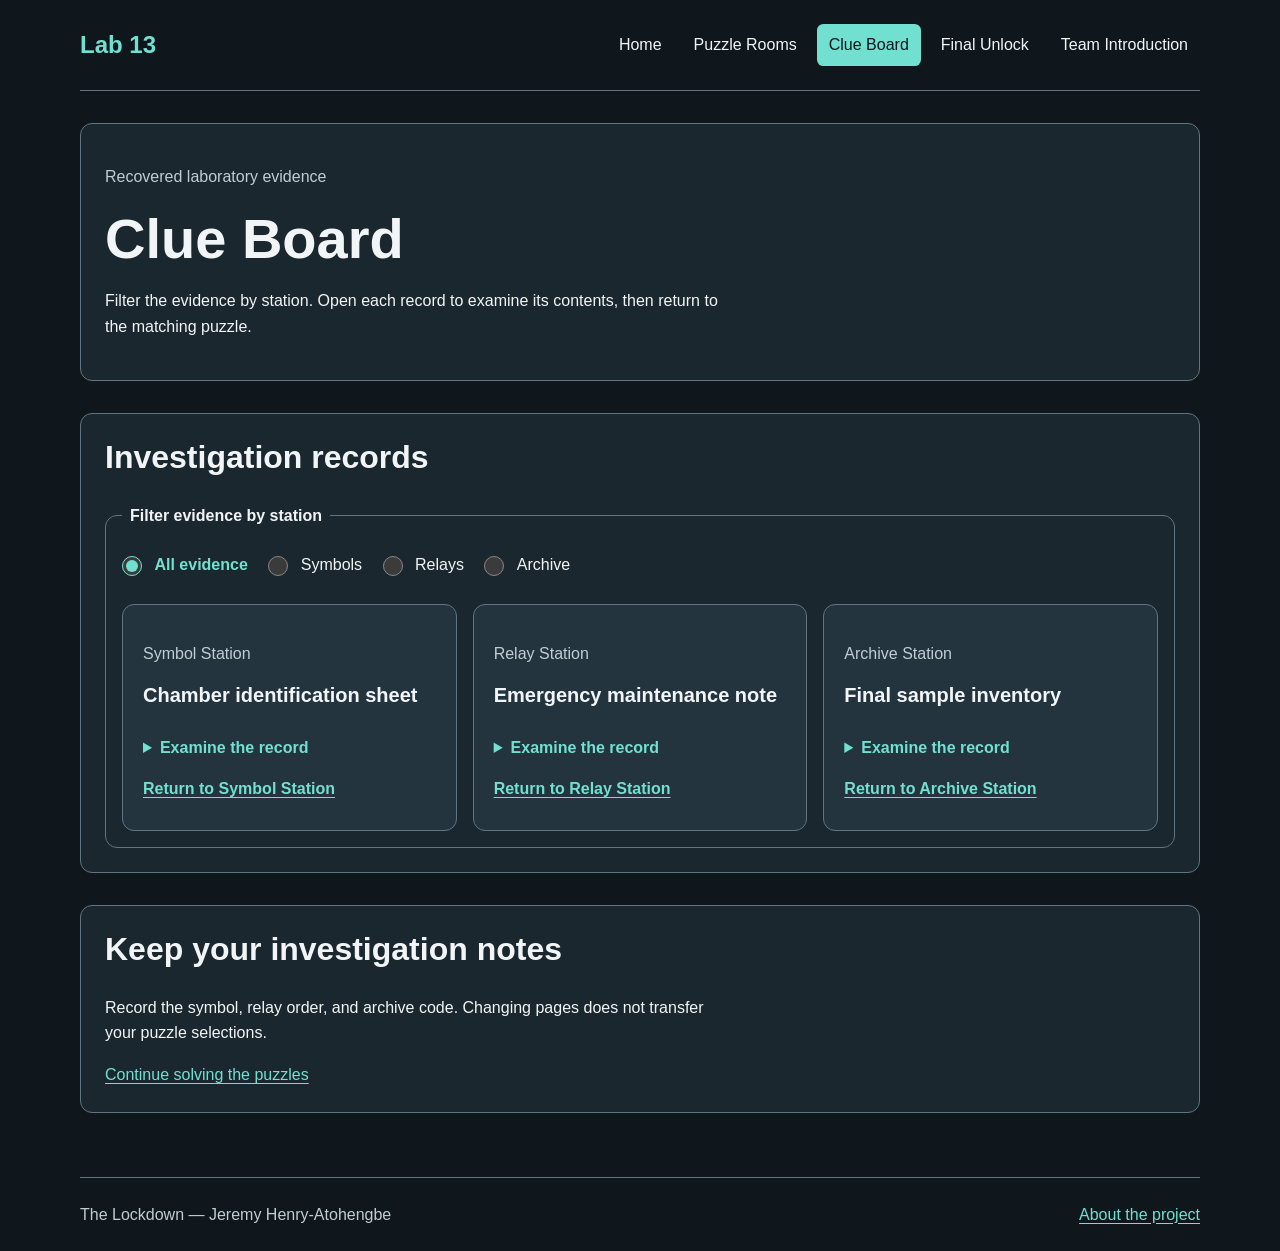
==== clues.html @ 199bae48 "Add filterable clue board with expandable evidence records" ====
<!DOCTYPE html>
<html lang="en">
<head>
    <meta charset="UTF-8">
    <meta name="viewport" content="width=device-width, initial-scale=1.0">
    <meta name="description"
        content="Examine the recovered evidence for Lab 13's three puzzle stations.">
    <title>Clue Board | Lab 13</title>
    <link rel="stylesheet" href="styles.css">
</head>
<body>
    <a href="#main-content">Skip to main content</a>

    <header>
        <a href="index.html">Lab 13</a>
        <nav aria-label="Main navigation">
            <ul>
                <li><a href="index.html">Home</a></li>
                <li><a href="rooms.html">Puzzle Rooms</a></li>
                <li><a href="clues.html" aria-current="page">Clue Board</a></li>
                <li><a href="unlock.html">Final Unlock</a></li>
                <li><a href="team.html">Team Introduction</a></li>
            </ul>
        </nav>
    </header>

    <main id="main-content">
        <section aria-labelledby="clues-heading">
            <p>Recovered laboratory evidence</p>
            <h1 id="clues-heading">Clue Board</h1>
            <p>
                Filter the evidence by station. Open each record to examine
                its contents, then return to the matching puzzle.
            </p>
        </section>

        <section aria-labelledby="evidence-heading">
            <h2 id="evidence-heading">Investigation records</h2>

            <fieldset class="clue-board">
                <legend>Filter evidence by station</legend>

                <input type="radio" id="filter-all"
                    name="clue-filter" value="all" checked>
                <label for="filter-all">All evidence</label>

                <input type="radio" id="filter-symbol"
                    name="clue-filter" value="symbol">
                <label for="filter-symbol">Symbols</label>

                <input type="radio" id="filter-relay"
                    name="clue-filter" value="relay">
                <label for="filter-relay">Relays</label>

                <input type="radio" id="filter-archive"
                    name="clue-filter" value="archive">
                <label for="filter-archive">Archive</label>

                <div class="evidence-grid">
                    <article class="evidence-card evidence-symbol">
                        <p>Symbol Station</p>
                        <h3>Chamber identification sheet</h3>
                        <details>
                            <summary>Examine the record</summary>
                            <ul>
                                <li>Circle: observation chamber</li>
                                <li>Triangle: isolation chamber</li>
                                <li>Square: storage chamber</li>
                            </ul>
                            <p>
                                The containment console requests the
                                isolation chamber symbol.
                            </p>
                        </details>
                        <a href="rooms.html#symbol-station">
                            Return to Symbol Station
                        </a>
                    </article>

                    <article class="evidence-card evidence-relay">
                        <p>Relay Station</p>
                        <h3>Emergency maintenance note</h3>
                        <details>
                            <summary>Examine the record</summary>
                            <ul>
                                <li>Cooling must start before power.</li>
                                <li>Security must start after power.</li>
                            </ul>
                            <p>
                                Both conditions must hold when the
                                emergency relays are activated.
                            </p>
                        </details>
                        <a href="rooms.html#relay-station">
                            Return to Relay Station
                        </a>
                    </article>

                    <article class="evidence-card evidence-archive">
                        <p>Archive Station</p>
                        <h3>Final sample inventory</h3>
                        <details>
                            <summary>Examine the record</summary>
                            <ul>
                                <li>Observation chamber: 4 samples</li>
                                <li>Isolation chamber: 2 samples</li>
                                <li>Storage chamber: 7 samples</li>
                            </ul>
                            <p>
                                The terminal requests the counts in this
                                order: isolation, storage, observation.
                            </p>
                        </details>
                        <a href="rooms.html#archive-station">
                            Return to Archive Station
                        </a>
                    </article>
                </div>
            </fieldset>
        </section>

        <section aria-labelledby="notes-heading">
            <h2 id="notes-heading">Keep your investigation notes</h2>
            <p>
                Record the symbol, relay order, and archive code.
                Changing pages does not transfer your puzzle selections.
            </p>
            <a href="rooms.html">Continue solving the puzzles</a>
        </section>
    </main>

    <footer>
        <p>The Lockdown — Jeremy Henry-Atohengbe</p>
        <a href="team.html">About the project</a>
    </footer>
</body>
</html>
---- styles.css ----
:root {
    color-scheme: dark;
    --background: #10171c;
    --surface: #1b272f;
    --surface-raised: #24343e;
    --text: #f1f5f7;
    --muted: #c0cdd4;
    --accent: #72e0d1;
    --warning: #ffd180;
    --border: #617580;
    --radius: 0.75rem;
}

*,
*::before,
*::after {
    box-sizing: border-box;
}

body {
    margin: 0;
    background: var(--background);
    color: var(--text);
    font-family: Arial, Helvetica, sans-serif;
    font-size: 1rem;
    line-height: 1.6;
}

a {
    color: var(--accent);
    text-underline-offset: 0.2em;
}

a:hover {
    text-decoration-thickness: 0.15em;
}

a:focus-visible,
button:focus-visible,
input:focus-visible,
summary:focus-visible {
    outline: 3px solid var(--warning);
    outline-offset: 4px;
}

body > a:first-child {
    position: absolute;
    top: 0.75rem;
    left: 0.75rem;
    z-index: 10;
    padding: 0.75rem 1rem;
    border-radius: var(--radius);
    background: var(--warning);
    color: var(--background);
    transform: translateY(-200%);
}

body > a:first-child:focus {
    transform: translateY(0);
}

header,
main,
footer {
    width: min(100% - 2rem, 70rem);
    margin-inline: auto;
}

header {
    display: flex;
    flex-wrap: wrap;
    align-items: center;
    justify-content: space-between;
    gap: 1rem;
    padding-block: 1.5rem;
    border-bottom: 1px solid var(--border);
}

header > a {
    font-size: 1.5rem;
    font-weight: bold;
    text-decoration: none;
}

nav ul {
    display: flex;
    flex-wrap: wrap;
    gap: 0.5rem;
    margin: 0;
    padding: 0;
    list-style: none;
}

nav a {
    display: inline-block;
    padding: 0.5rem 0.75rem;
    border-radius: 0.4rem;
    color: var(--text);
    text-decoration: none;
    transition: background-color 180ms ease, color 180ms ease;
}

nav a:hover,
nav a[aria-current="page"] {
    background: var(--accent);
    color: var(--background);
}

main {
    padding-block: 2rem;
}

section {
    margin-bottom: 2rem;
    padding: 1.5rem;
    border: 1px solid var(--border);
    border-radius: var(--radius);
    background: var(--surface);
    scroll-margin-top: 1rem;
}

h1,
h2,
h3 {
    line-height: 1.2;
    overflow-wrap: anywhere;
}

h1 {
    margin-block: 0.5rem 1rem;
    font-size: clamp(2rem, 5vw, 3.5rem);
}

h2 {
    margin-top: 0;
    font-size: clamp(1.5rem, 3vw, 2rem);
}

h3 {
    margin-top: 0;
    font-size: 1.25rem;
}

p {
    max-width: 70ch;
}

section > p:first-child {
    color: var(--muted);
}

section[aria-labelledby="intro-heading"] {
    padding-block: 3rem;
    background: linear-gradient(
        135deg,
        var(--surface),
        var(--surface-raised)
    );
}

section[aria-labelledby="intro-heading"] > a {
    display: inline-block;
    margin: 0.5rem 0.5rem 0 0;
    padding: 0.75rem 1rem;
    border: 2px solid var(--accent);
    border-radius: 0.4rem;
    font-weight: bold;
    text-decoration: none;
    transition: background-color 180ms ease,
        color 180ms ease,
        transform 180ms ease;
}

section[aria-labelledby="intro-heading"] > a:first-of-type {
    background: var(--accent);
    color: var(--background);
}

section[aria-labelledby="intro-heading"] > a:hover {
    background: var(--warning);
    border-color: var(--warning);
    color: var(--background);
    transform: translateY(-2px);
}

ol {
    padding-left: 1.5rem;
}

li + li {
    margin-top: 0.5rem;
}

nav li + li {
    margin-top: 0;
}

section[aria-labelledby="stations-heading"] {
    display: grid;
    grid-template-columns: repeat(3, minmax(0, 1fr));
    gap: 1rem;
}

section[aria-labelledby="stations-heading"] > h2 {
    grid-column: 1 / -1;
    margin-bottom: 0.5rem;
}

article {
    min-width: 0;
    padding: 1.25rem;
    border: 1px solid var(--border);
    border-radius: var(--radius);
    background: var(--surface-raised);
}

article a {
    display: inline-block;
    padding-block: 0.5rem;
    font-weight: bold;
}

footer {
    display: flex;
    flex-wrap: wrap;
    align-items: center;
    justify-content: space-between;
    gap: 1rem;
    padding-block: 1.5rem;
    border-top: 1px solid var(--border);
    color: var(--muted);
}

footer p {
    margin: 0;
}

.puzzle {
    min-width: 0;
    margin: 1.5rem 0;
    padding: 1rem;
    border: 1px solid var(--border);
    border-radius: var(--radius);
}

.puzzle legend {
    padding-inline: 0.5rem;
    font-weight: bold;
}

.puzzle input[type="radio"] {
    width: 1.25rem;
    height: 1.25rem;
    margin: 0.75rem 0.5rem 0.75rem 0;
    accent-color: var(--accent);
    vertical-align: middle;
}

.puzzle label {
    cursor: pointer;
    overflow-wrap: anywhere;
}

.puzzle label::after {
    content: "";
    display: block;
}

.puzzle input:checked + label {
    color: var(--accent);
    font-weight: bold;
}

.feedback {
    display: none;
    margin-bottom: 0;
    padding: 1rem;
    border: 2px solid currentColor;
    border-radius: var(--radius);
}

.feedback-wrong {
    color: var(--warning);
}

.feedback-correct {
    color: var(--accent);
}

.answer-wrong:checked ~ .feedback-wrong,
.answer-correct:checked ~ .feedback-correct {
    display: block;
}

.assistant {
    padding: 1.25rem;
    border-left: 4px solid var(--accent);
    border-radius: var(--radius);
    background: var(--surface-raised);
}

.assistant > p {
    color: var(--muted);
}

.assistant details + details {
    margin-top: 0.75rem;
}

.assistant summary {
    padding-block: 0.5rem;
    color: var(--accent);
    cursor: pointer;
    font-weight: bold;
}

.assistant details[open] summary {
    color: var(--warning);
}

.clue-board {
    min-width: 0;
    margin: 0;
    padding: 1rem;
    border: 1px solid var(--border);
    border-radius: var(--radius);
}

.clue-board legend {
    padding-inline: 0.5rem;
    font-weight: bold;
}

.clue-board > input {
    width: 1.25rem;
    height: 1.25rem;
    margin: 0.75rem 0.5rem 0.75rem 0;
    accent-color: var(--accent);
    vertical-align: middle;
}

.clue-board > label {
    display: inline-block;
    margin-right: 1rem;
    padding-block: 0.5rem;
    cursor: pointer;
}

.clue-board > input:checked + label {
    color: var(--accent);
    font-weight: bold;
}

.evidence-grid {
    display: grid;
    grid-template-columns: repeat(auto-fit, minmax(min(100%, 16rem), 1fr));
    gap: 1rem;
    margin-top: 1rem;
}

.evidence-card > p:first-child {
    color: var(--muted);
}

.evidence-card summary {
    padding-block: 0.5rem;
    color: var(--accent);
    cursor: pointer;
    font-weight: bold;
}

.evidence-card details[open] summary {
    color: var(--warning);
}

#filter-symbol:checked ~ .evidence-grid .evidence-card,
#filter-relay:checked ~ .evidence-grid .evidence-card,
#filter-archive:checked ~ .evidence-grid .evidence-card {
    display: none;
}

#filter-symbol:checked ~ .evidence-grid .evidence-symbol,
#filter-relay:checked ~ .evidence-grid .evidence-relay,
#filter-archive:checked ~ .evidence-grid .evidence-archive {
    display: block;
}

@media (max-width: 768px) {
    header {
        align-items: flex-start;
        flex-direction: column;
    }

    section[aria-labelledby="stations-heading"] {
        grid-template-columns: 1fr;
    }
}

@media (max-width: 480px) {
    header,
    main,
    footer {
        width: calc(100% - 1.5rem);
    }

    section,
    article {
        padding: 1rem;
    }

    section[aria-labelledby="intro-heading"] {
        padding-block: 2rem;
    }

    section[aria-labelledby="intro-heading"] > a {
        display: block;
        margin-right: 0;
        text-align: center;
    }

    nav ul {
        gap: 0.25rem;
    }

    nav a {
        padding: 0.5rem;
    }
}

@media (prefers-reduced-motion: reduce) {
    *,
    *::before,
    *::after {
        animation: none !important;
        transition: none !important;
    }
}
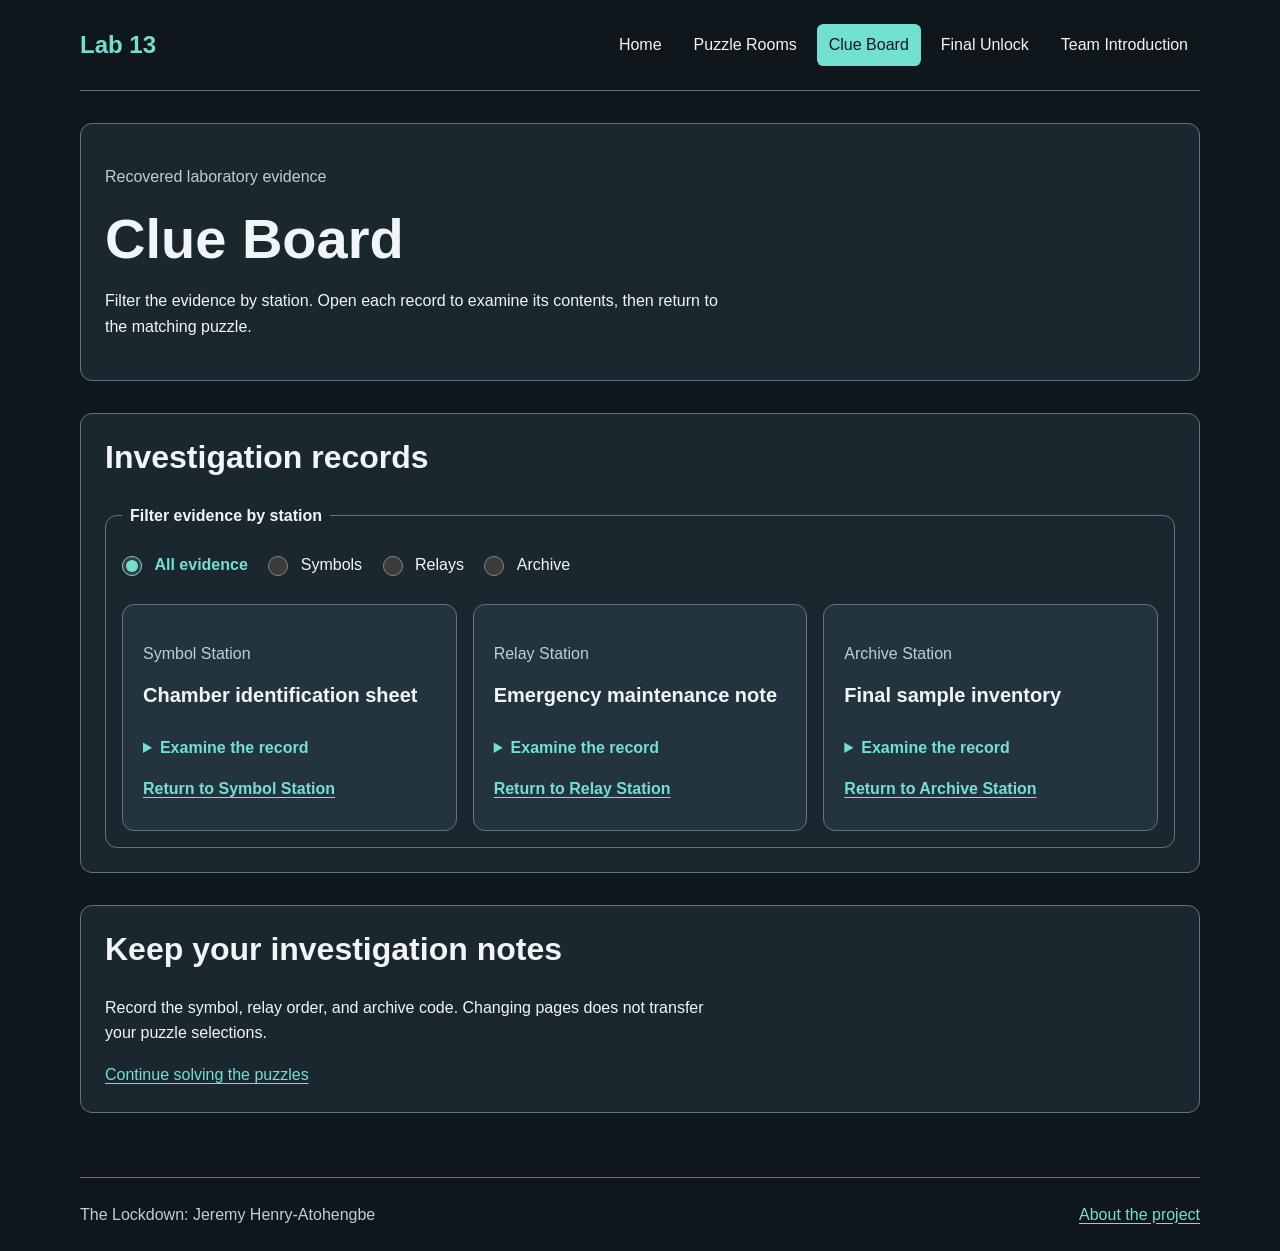
==== commit 4e28c1f7: "Add solo developer introduction and project details" ====
--- a/clues.html
+++ b/clues.html
@@ -130,7 +130,7 @@
     </main>
 
     <footer>
-        <p>The Lockdown — Jeremy Henry-Atohengbe</p>
+        <p>The Lockdown: Jeremy Henry-Atohengbe</p>
         <a href="team.html">About the project</a>
     </footer>
 </body>
--- a/styles.css
+++ b/styles.css
@@ -353,7 +353,10 @@
 
 .evidence-grid {
     display: grid;
-    grid-template-columns: repeat(auto-fit, minmax(min(100%, 16rem), 1fr));
+    grid-template-columns: repeat(
+        auto-fit,
+        minmax(min(100%, 16rem), 1fr)
+    );
     gap: 1rem;
     margin-top: 1rem;
 }
@@ -383,6 +386,182 @@
 #filter-relay:checked ~ .evidence-grid .evidence-relay,
 #filter-archive:checked ~ .evidence-grid .evidence-archive {
     display: block;
+}
+
+.button {
+    display: inline-block;
+    padding: 0.75rem 1rem;
+    border: 2px solid var(--accent);
+    border-radius: 0.4rem;
+    background: var(--accent);
+    color: var(--background);
+    font: inherit;
+    font-weight: bold;
+    cursor: pointer;
+    transition: background-color 180ms ease, border-color 180ms ease;
+}
+
+.button:hover {
+    border-color: var(--warning);
+    background: var(--warning);
+}
+
+.exit-display {
+    margin-block: 1.5rem;
+    padding: 1.25rem;
+    border: 1px solid var(--border);
+    border-radius: var(--radius);
+    background: var(--surface-raised);
+    text-align: center;
+}
+
+.exit-display p {
+    margin-inline: auto;
+}
+
+.exit-doorway {
+    position: relative;
+    width: min(100%, 14rem);
+    height: 17rem;
+    margin-inline: auto;
+    overflow: hidden;
+    border: 4px solid var(--border);
+    border-radius: 0.5rem 0.5rem 0 0;
+    background: var(--accent);
+}
+
+.exit-light {
+    display: block;
+    padding-top: 1rem;
+    color: var(--background);
+    font-size: 1.5rem;
+    font-weight: bold;
+    letter-spacing: 0.2em;
+}
+
+.exit-door {
+    position: absolute;
+    inset: 0;
+    border: 4px solid var(--border);
+    background: linear-gradient(
+        90deg,
+        var(--surface),
+        var(--surface-raised)
+    );
+}
+
+.exit-door::after {
+    content: "";
+    position: absolute;
+    top: 50%;
+    right: 1rem;
+    width: 0.5rem;
+    height: 2.5rem;
+    border-radius: 0.25rem;
+    background: var(--warning);
+}
+
+.exit-locked,
+.exit-error {
+    color: var(--warning);
+}
+
+.exit-error,
+.exit-success {
+    display: none;
+}
+
+.exit-success {
+    color: var(--accent);
+}
+
+.unlock-panel:has([name="exit-symbol"]:checked):has(
+    [name="exit-relay"]:checked
+):has([name="exit-archive"]:checked) .exit-locked {
+    display: none;
+}
+
+.unlock-panel:has([name="exit-symbol"]:checked):has(
+    [name="exit-relay"]:checked
+):has([name="exit-archive"]:checked) .exit-error {
+    display: block;
+}
+
+.unlock-panel:has(#exit-triangle:checked):has(
+    #exit-cooling-first:checked
+):has(#exit-274:checked) .exit-error {
+    display: none;
+}
+
+.unlock-panel:has(#exit-triangle:checked):has(
+    #exit-cooling-first:checked
+):has(#exit-274:checked) .exit-success {
+    display: block;
+}
+
+.unlock-panel:has(#exit-triangle:checked):has(
+    #exit-cooling-first:checked
+):has(#exit-274:checked) .exit-door {
+    transform: translateY(-100%);
+    animation: door-open 1.2s ease-in-out both;
+}
+
+@keyframes door-open {
+    from {
+        transform: translateY(0);
+    }
+
+    to {
+        transform: translateY(-100%);
+    }
+}
+
+.recommendation {
+    margin-top: 1rem;
+    padding: 1.25rem;
+    border: 1px solid var(--warning);
+    border-radius: var(--radius);
+    background: var(--surface-raised);
+}
+
+.recommendation > p {
+    color: var(--muted);
+}
+
+.recommendation a {
+    display: inline-block;
+    padding-block: 0.5rem;
+    font-weight: bold;
+}
+
+.recommendation-retry,
+.recommendation-next {
+    display: none;
+}
+
+section:has(.puzzle input:checked)
+    > .recommendation .recommendation-start {
+    display: none;
+}
+
+section:has(.answer-wrong:checked)
+    > .recommendation .recommendation-retry {
+    display: block;
+}
+
+section:has(.answer-correct:checked)
+    > .recommendation .recommendation-next {
+    display: block;
+}
+
+dt {
+    margin-top: 1rem;
+    color: var(--accent);
+    font-weight: bold;
+}
+
+dd {
+    margin: 0.25rem 0 0;
 }
 
 @media (max-width: 768px) {
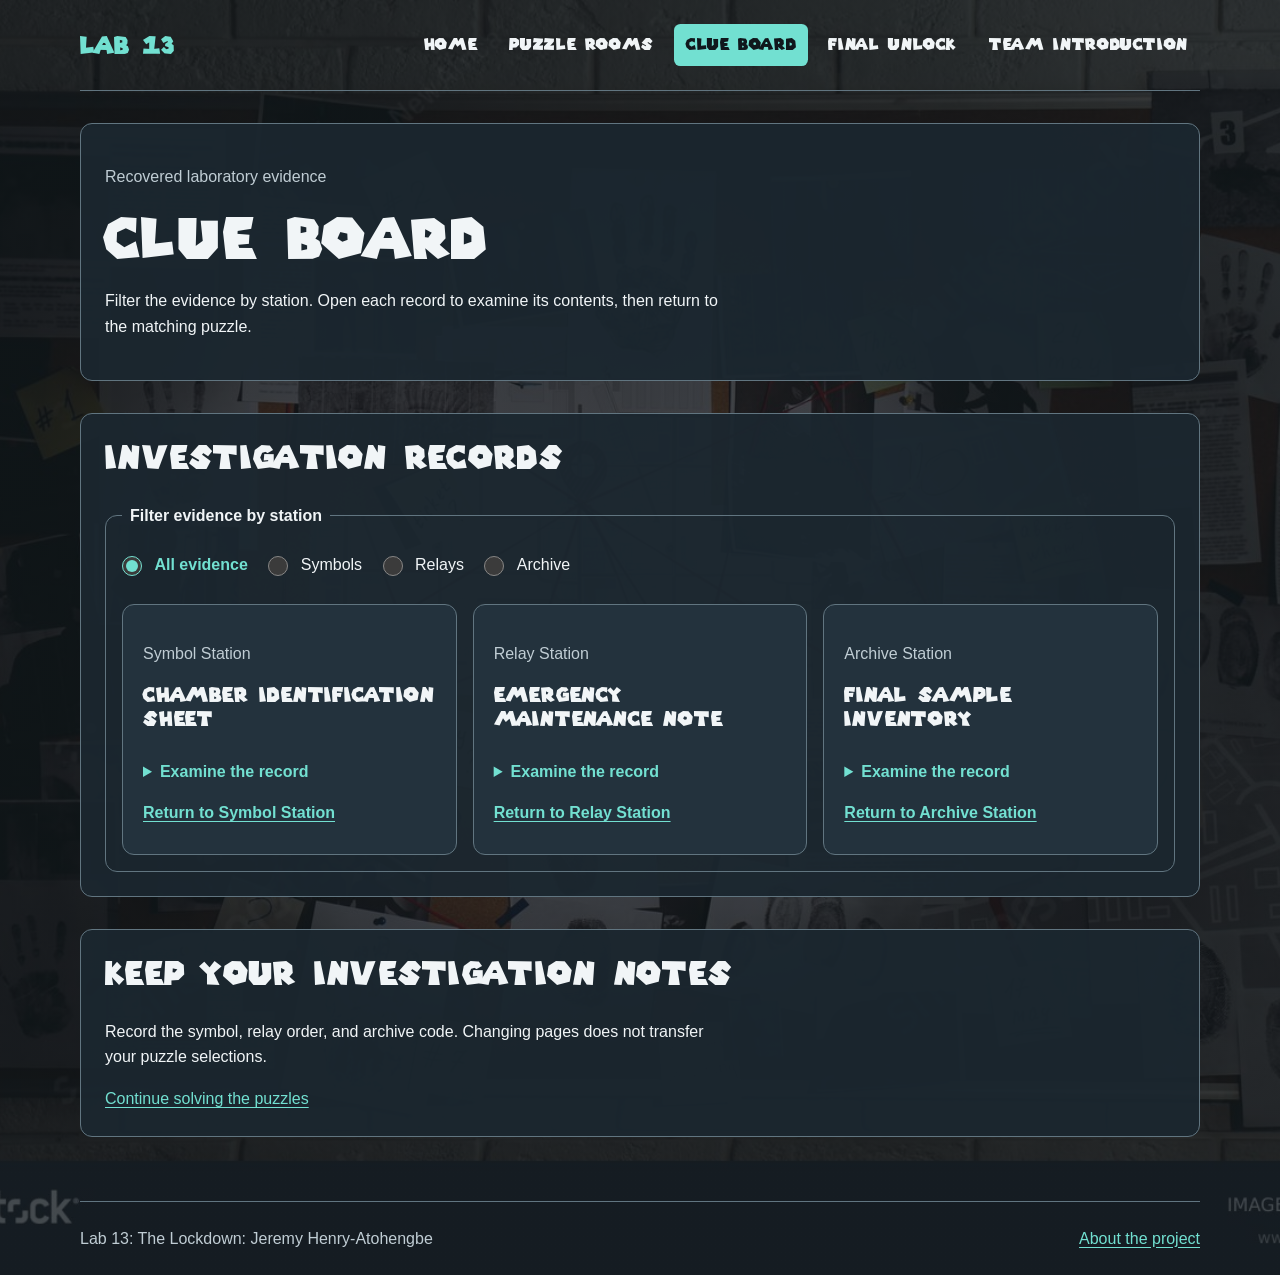
==== commit c49477e6: "Add supplied page backgrounds and Super Mario display font" ====
--- a/clues.html
+++ b/clues.html
@@ -8,7 +8,7 @@
     <title>Clue Board | Lab 13</title>
     <link rel="stylesheet" href="styles.css">
 </head>
-<body>
+<body class="page-clues">
     <a href="#main-content">Skip to main content</a>
 
     <header>
@@ -130,7 +130,7 @@
     </main>
 
     <footer>
-        <p>The Lockdown: Jeremy Henry-Atohengbe</p>
+        <p>Lab 13: The Lockdown: Jeremy Henry-Atohengbe</p>
         <a href="team.html">About the project</a>
     </footer>
 </body>
--- a/styles.css
+++ b/styles.css
@@ -1,8 +1,16 @@
+@font-face {
+    font-family: "Super Mario";
+    src: url("SuperMario256.ttf") format("truetype");
+    font-weight: normal;
+    font-style: normal;
+    font-display: swap;
+}
+
 :root {
     color-scheme: dark;
     --background: #10171c;
-    --surface: #1b272f;
-    --surface-raised: #24343e;
+    --surface: rgb(27 39 47 / 94%);
+    --surface-raised: rgb(36 52 62 / 94%);
     --text: #f1f5f7;
     --muted: #c0cdd4;
     --accent: #72e0d1;
@@ -19,11 +27,40 @@
 
 body {
     margin: 0;
-    background: var(--background);
+    background-color: var(--background);
+    background-image:
+        linear-gradient(
+            rgb(16 23 28 / 78%),
+            rgb(16 23 28 / 78%)
+        ),
+        var(--page-background, none);
+    background-position: center;
+    background-size: cover;
+    background-repeat: no-repeat;
     color: var(--text);
     font-family: Arial, Helvetica, sans-serif;
     font-size: 1rem;
     line-height: 1.6;
+}
+
+.page-home {
+    --page-background: url("lab.avif");
+}
+
+.page-rooms {
+    --page-background: url("puzzle.jpg");
+}
+
+.page-clues {
+    --page-background: url("clue.jpg");
+}
+
+.page-unlock {
+    --page-background: url("exit.avif");
+}
+
+.page-team {
+    --page-background: url("team.webp");
 }
 
 a {
@@ -97,6 +134,7 @@
     border-radius: 0.4rem;
     color: var(--text);
     text-decoration: none;
+    overflow-wrap: anywhere;
     transition: background-color 180ms ease, color 180ms ease;
 }
 
@@ -139,6 +177,16 @@
 h3 {
     margin-top: 0;
     font-size: 1.25rem;
+}
+
+h1,
+h2,
+h3,
+header > a,
+nav a {
+    font-family: "Super Mario", Arial, Helvetica, sans-serif;
+    font-weight: normal;
+    letter-spacing: 0.04em;
 }
 
 p {
@@ -437,6 +485,7 @@
     font-size: 1.5rem;
     font-weight: bold;
     letter-spacing: 0.2em;
+    animation: status-pulse 2.5s ease-in-out 2;
 }
 
 .exit-door {
@@ -564,6 +613,33 @@
     margin: 0.25rem 0 0;
 }
 
+.evidence-card details[open] > :not(summary) {
+    animation: clue-reveal 350ms ease-out both;
+}
+
+@keyframes status-pulse {
+    0%,
+    100% {
+        opacity: 1;
+    }
+
+    50% {
+        opacity: 0.65;
+    }
+}
+
+@keyframes clue-reveal {
+    from {
+        opacity: 0;
+        transform: translateY(0.5rem);
+    }
+
+    to {
+        opacity: 1;
+        transform: translateY(0);
+    }
+}
+
 @media (max-width: 768px) {
     header {
         align-items: flex-start;
